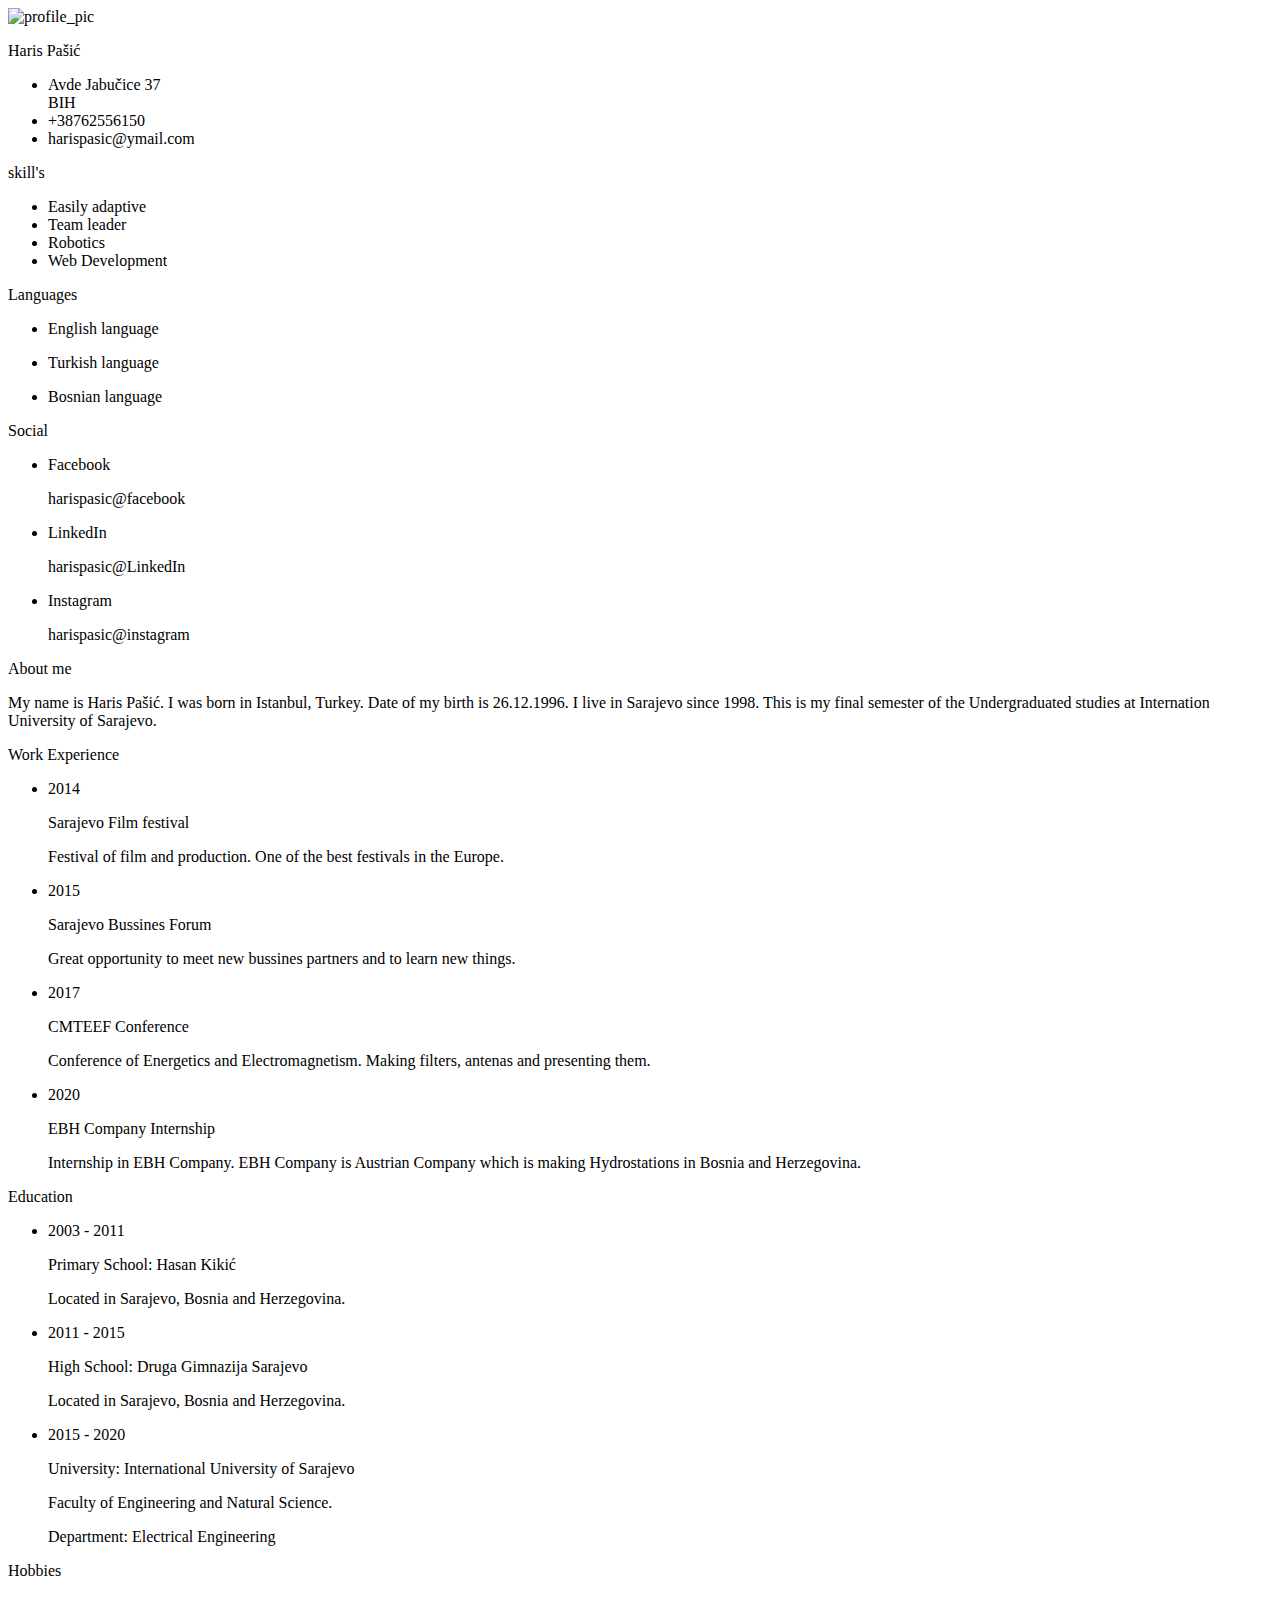
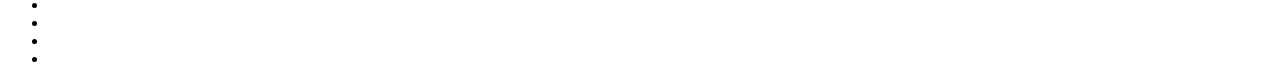
==== index.html @ 73e128a7 "Updated html CV" ====
<!DOCTYPE html>
<html lang="en">
<head>
	<title>Haris's Personal Site</title>
	<link rel="stylesheet" href="styles.css">
	<script src="https://kit.fontawesome.com/b99e675b6e.js"></script>
</head>
<body>

<div class="resume">
   <div class="resume_left">
     <div class="resume_profile">
       <img src="image.jpg" alt="profile_pic">
     </div>
     <div class="resume_content">
       <div class="resume_item resume_info">
         <div class="title">
           <p class="bold">Haris Pašić</p>
         </div>
         <ul>
           <li>
             <div class="icon">
               <i class="fas fa-map-signs"></i>
             </div>
             <div class="data">
               Avde Jabučice 37<br /> BIH
             </div>
           </li>
           <li>
             <div class="icon">
               <i class="fas fa-mobile-alt"></i>
             </div>
             <div class="data">
               +38762556150
             </div>
           </li>
           <li>
             <div class="icon">
               <i class="fas fa-envelope"></i>
             </div>
             <div class="data">
               harispasic@ymail.com
             </div>
           </li>
         </ul>
       </div>
       <div class="resume_item resume_skills">
         <div class="title">
           <p class="bold">skill's</p>
         </div>
         <ul>
           <li>
             <div class="skill_name">
              Easily adaptive
           </li>
           <li>
             <div class="skill_name">
               Team leader
             </div>
           </li>
           <li>
             <div class="skill_name">
               Robotics
             </div>
           </li>
           <li>
             <div class="skill_name">
               Web Development
             </div>
         </ul>
       </div>
       <div class="resume_item resume_languages">
        <div class="title">
          <p class="bold">Languages</p>
        </div>
        <ul>
          <li>
            <div class="icon">
              <i class="fab fa-font-awesome-flag"></i>
            </div>
            <div class="data">
              <p class="semi-bold">English language</p>
            </div>
          </li>
          <li>
            <div class="icon">
              <i class="fab fa-font-awesome-flag"></i>
            </div>
            <div class="data">
              <p class="semi-bold">Turkish language</p>
            </div>
          </li>
          <li>
            <div class="icon">
              <i class="fab fa-font-awesome-flag"></i>
            </div>
            <div class="data">
              <p class="semi-bold">Bosnian language</p>
            </div>
          </li>
        </ul>
      </div>
       <div class="resume_item resume_social">
         <div class="title">
           <p class="bold">Social</p>
         </div>
         <ul>
           <li>
             <div class="icon">
               <i class="fab fa-facebook-square"></i>
             </div>
             <div class="data">
               <p class="semi-bold">Facebook</p>
               <p>harispasic@facebook</p>
             </div>
           </li>
           <li>
             <div class="icon">
               <i class="fab fa-linkedin"></i>
             </div>
             <div class="data">
               <p class="semi-bold">LinkedIn</p>
               <p>harispasic@LinkedIn</p>
             </div>
           </li>
           <li>
             <div class="icon">
               <i class="fab fa-instagram-square"></i>
             </div>
             <div class="data">
               <p class="semi-bold">Instagram</p>
               <p>harispasic@instagram</p>
             </div>
           </li>
         </ul>
       </div>
     </div>
  </div>
  <div class="resume_right">
    <div class="resume_item resume_about">
        <div class="title">
           <p class="bold">About me</p>
         </div>
        <p>My name is Haris Pašić. I was born in Istanbul, Turkey. Date of my birth is 26.12.1996. I live in Sarajevo since 1998. 
          This is my final semester of the Undergraduated studies at Internation University of Sarajevo.</p>
    </div>
    <div class="resume_item resume_work">
        <div class="title">
           <p class="bold">Work Experience</p>
         </div>
        <ul>
            <li>
              <div class="date">2014</div>
              <div class="info">
                     <p class="semi-bold">Sarajevo Film festival</p> 
                  <p>Festival of film and production. One of the best festivals in the Europe.</p>
                </div>
            </li>
            <li>
              <div class="date">2015</div> 
              <div class="info">
                   <p class="semi-bold">Sarajevo Bussines Forum</p> 
                <p>Great opportunity to meet new bussines partners and to learn new things.</p>
              </div>
          </li>
            <li>
              <div class="date">2017</div>
              <div class="info">
                     <p class="semi-bold">CMTEEF Conference</p> 
                  <p>Conference of Energetics and Electromagnetism. Making filters, antenas and presenting them.</p>
                </div>
            </li>
            <li>
              <div class="date">2020</div>
              <div class="info">
                     <p class="semi-bold">EBH Company Internship</p> 
                  <p>Internship in EBH Company. EBH Company is Austrian Company which is making Hydrostations in Bosnia and Herzegovina. </p>
                </div>
            </li>
        </ul>
    </div>
    <div class="resume_item resume_education">
      <div class="title">
           <p class="bold">Education</p>
         </div>
      <ul>
            <li>
                <div class="date">2003 - 2011</div> 
                <div class="info">
                     <p class="semi-bold">Primary School: Hasan Kikić</p> 
                  <p>Located in Sarajevo, Bosnia and Herzegovina.</p>
                </div>
            </li>
            <li>
              <div class="date">2011 - 2015</div>
              <div class="info">
                     <p class="semi-bold">High School: Druga Gimnazija Sarajevo</p> 
                  <p>Located in Sarajevo, Bosnia and Herzegovina.</p>
                </div>
            </li>
            <li>
              <div class="date">2015 - 2020</div>
              <p class="semi-bold">University: International University of Sarajevo</p> 
              <p>Faculty of Engineering and Natural Science.</p>
              <p>Department: Electrical Engineering</p>
            </div>
            <div class="resume_item resume_hobby">
              <div class="title">
                   <p class="bold">Hobbies</p>
                 </div>
               <ul>
                 <li><i class="fas fa-futbol"></i></li>
                 <li><i class="fas fa-plane"></i></li>
                 <li><i class="fas fa-music"></i></li>
                 <li><i class="fas fa-images"></i></li>
              </ul>
            </div>
            </li>
        </ul>
    </div>
  </div>
</div>

</body>
</html>
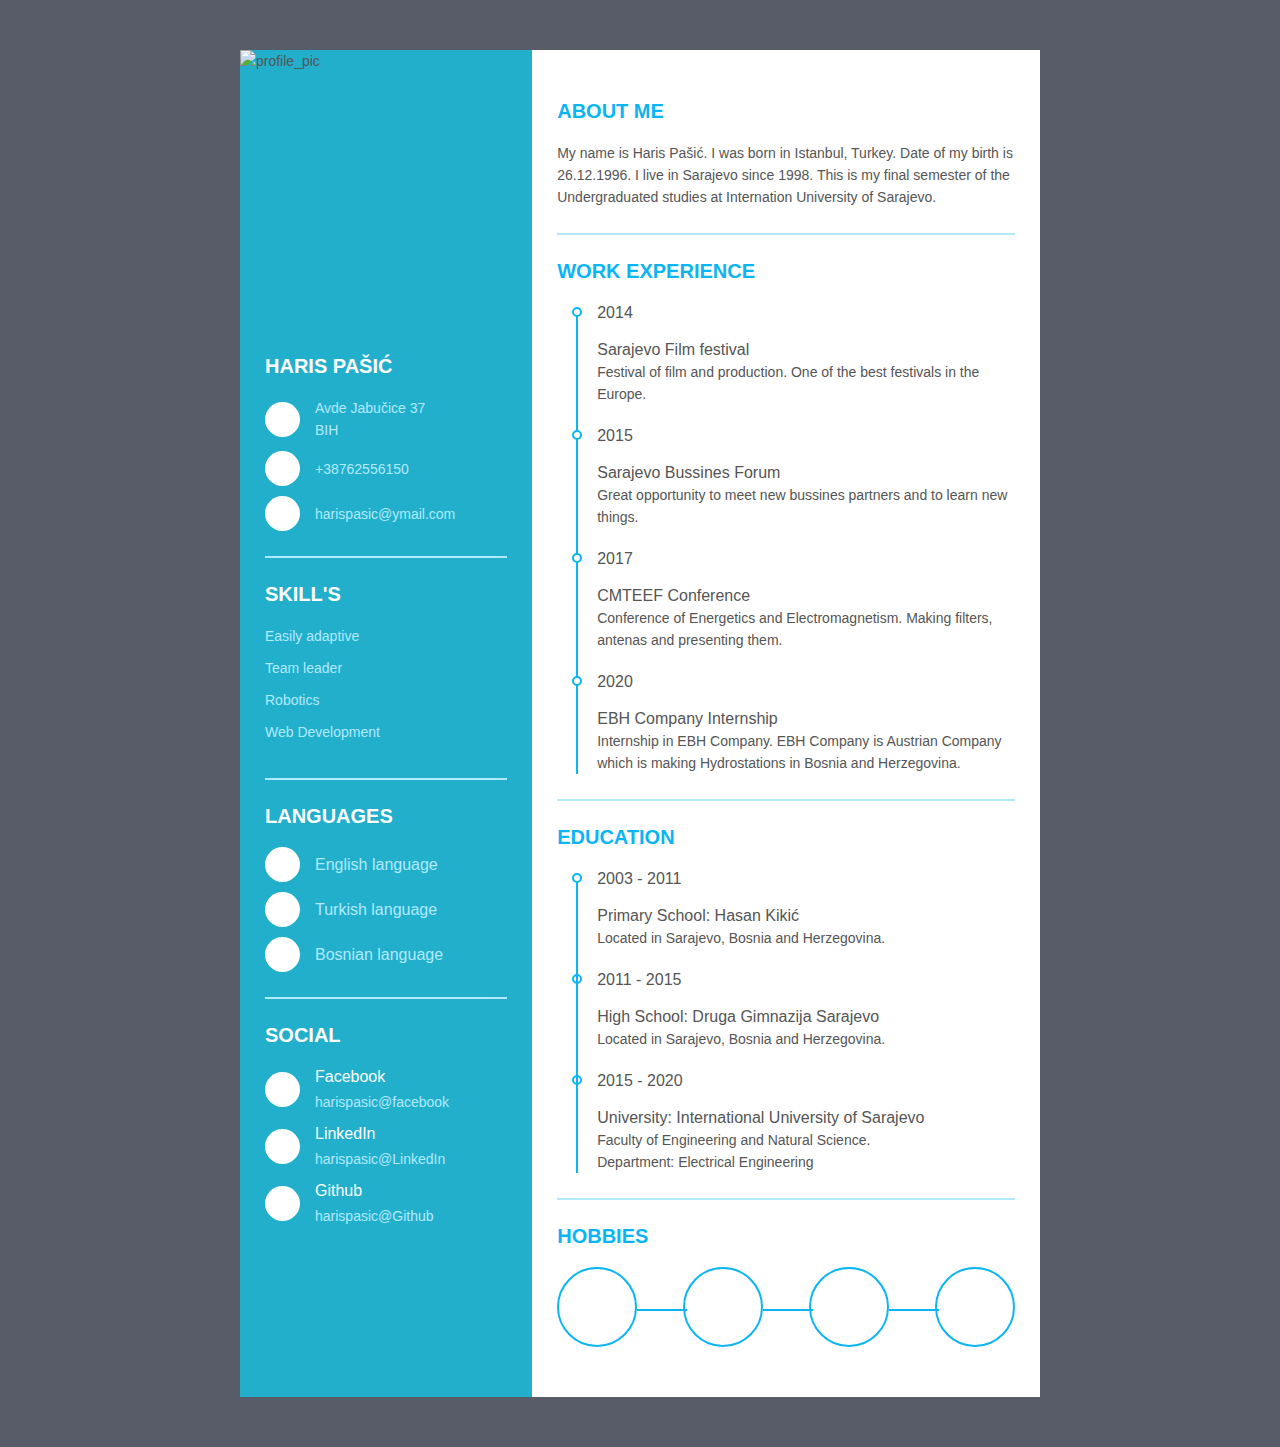
==== commit 77bf5e57: "Update index.html" ====
--- a/index.html
+++ b/index.html
@@ -125,11 +125,11 @@
            </li>
            <li>
              <div class="icon">
-               <i class="fab fa-instagram-square"></i>
-             </div>
-             <div class="data">
-               <p class="semi-bold">Instagram</p>
-               <p>harispasic@instagram</p>
+               <i class="fab fa-github"></i>
+             </div>
+             <div class="data">
+               <p class="semi-bold">Github</p>
+               <p>harispasic@Github</p>
              </div>
            </li>
          </ul>
@@ -222,4 +222,4 @@
 </div>
 
 </body>
-</html>+</html>
--- a/styles.css
+++ b/styles.css
@@ -0,0 +1,232 @@
+* {
+  margin: 0;
+  padding: 0;
+  box-sizing: border-box;
+  list-style: none;
+  font-family: "Montserrat", sans-serif;
+}
+
+body {
+  background: #585c68;
+  font-size: 14px;
+  line-height: 22px;
+  color: #555555;
+}
+
+.bold {
+  font-weight: 700;
+  font-size: 20px;
+  text-transform: uppercase;
+}
+
+.semi-bold {
+  font-weight: 500;
+  font-size: 16px;
+}
+
+.resume {
+  width: 800px;
+  height: auto;
+  display: flex;
+  margin: 50px auto;
+}
+
+.resume .resume_left {
+  width: 300px;
+  background: #0bd1f4b6;
+}
+
+.resume .resume_left .resume_profile {
+  width: 100%;
+  height: 280px;
+}
+
+.resume .resume_left .resume_profile img {
+  width: 100%;
+  height: 100%;
+}
+
+.resume .resume_left .resume_content {
+  padding: 0 25px;
+}
+
+.resume .title {
+  margin-bottom: 20px;
+}
+
+.resume .resume_left .bold {
+  color: #fff;
+}
+
+.resume .resume_left .regular {
+  color: #b1eaff;
+}
+
+.resume .resume_item {
+  padding: 25px 0;
+  border-bottom: 2px solid #b1eaff;
+}
+
+.resume .resume_left .resume_item:last-child,
+.resume .resume_right .resume_item:last-child {
+  border-bottom: 0px;
+}
+
+.resume .resume_left ul li {
+  display: flex;
+  margin-bottom: 10px;
+  align-items: center;
+}
+
+.resume .resume_left ul li:last-child {
+  margin-bottom: 0;
+}
+
+.resume .resume_left ul li .icon {
+  width: 35px;
+  height: 35px;
+  background: #fff;
+  color: #0bb5f4;
+  border-radius: 50%;
+  margin-right: 15px;
+  font-size: 16px;
+  position: relative;
+}
+
+.resume .icon i,
+.resume .resume_right .resume_hobby ul li i {
+  position: absolute;
+  top: 50%;
+  left: 50%;
+  transform: translate(-50%, -50%);
+}
+
+.resume .resume_left ul li .data {
+  color: #b1eaff;
+}
+
+.resume .resume_left .resume_skills ul li {
+  display: flex;
+  margin-bottom: 10px;
+  color: #b1eaff;
+  justify-content: space-between;
+  align-items: center;
+}
+
+.resume .resume_left .resume_skills ul li .skill_name {
+  width: 50%;
+}
+
+.resume .resume_left .resume_skills ul li .skill_progress {
+  width: 60%;
+  margin: 0 5px;
+  height: 5px;
+  background: #009fd9;
+  position: relative;
+}
+
+.resume .resume_left .resume_skills ul li .skill_per {
+  width: 15%;
+}
+
+.resume .resume_left .resume_skills ul li .skill_progress span {
+  position: absolute;
+  top: 0;
+  left: 0;
+  height: 100%;
+  background: #fff;
+}
+
+.resume .resume_left .resume_social .semi-bold {
+  color: #fff;
+  margin-bottom: 3px;
+}
+
+.resume .resume_right {
+  width: 520px;
+  background: #fff;
+  padding: 25px;
+}
+
+.resume .resume_right .bold {
+  color: #0bb5f4;
+}
+
+.resume .resume_right .resume_work ul,
+.resume .resume_right .resume_education ul {
+  padding-left: 40px;
+  overflow: hidden;
+}
+
+.resume .resume_right ul li {
+  position: relative;
+}
+
+.resume .resume_right ul li .date {
+  font-size: 16px;
+  font-weight: 500;
+  margin-bottom: 15px;
+}
+
+.resume .resume_right ul li .info {
+  margin-bottom: 20px;
+}
+
+.resume .resume_right ul li:last-child .info {
+  margin-bottom: 0;
+}
+
+.resume .resume_right .resume_work ul li:before,
+.resume .resume_right .resume_education ul li:before {
+  content: "";
+  position: absolute;
+  top: 5px;
+  left: -25px;
+  width: 6px;
+  height: 6px;
+  border-radius: 50%;
+  border: 2px solid #0bb5f4;
+}
+
+.resume .resume_right .resume_work ul li:after,
+.resume .resume_right .resume_education ul li:after {
+  content: "";
+  position: absolute;
+  top: 14px;
+  left: -21px;
+  width: 2px;
+  height: 115px;
+  background: #0bb5f4;
+}
+
+.resume .resume_right .resume_hobby ul {
+  display: flex;
+  justify-content: space-between;
+}
+
+.resume .resume_right .resume_hobby ul li {
+  width: 80px;
+  height: 80px;
+  border: 2px solid #0bb5f4;
+  border-radius: 50%;
+  position: relative;
+  color: #0bb5f4;
+}
+
+.resume .resume_right .resume_hobby ul li i {
+  font-size: 30px;
+}
+
+.resume .resume_right .resume_hobby ul li:before {
+  content: "";
+  position: absolute;
+  top: 40px;
+  right: -52px;
+  width: 50px;
+  height: 2px;
+  background: #0bb5f4;
+}
+
+.resume .resume_right .resume_hobby ul li:last-child:before {
+  display: none;
+}
